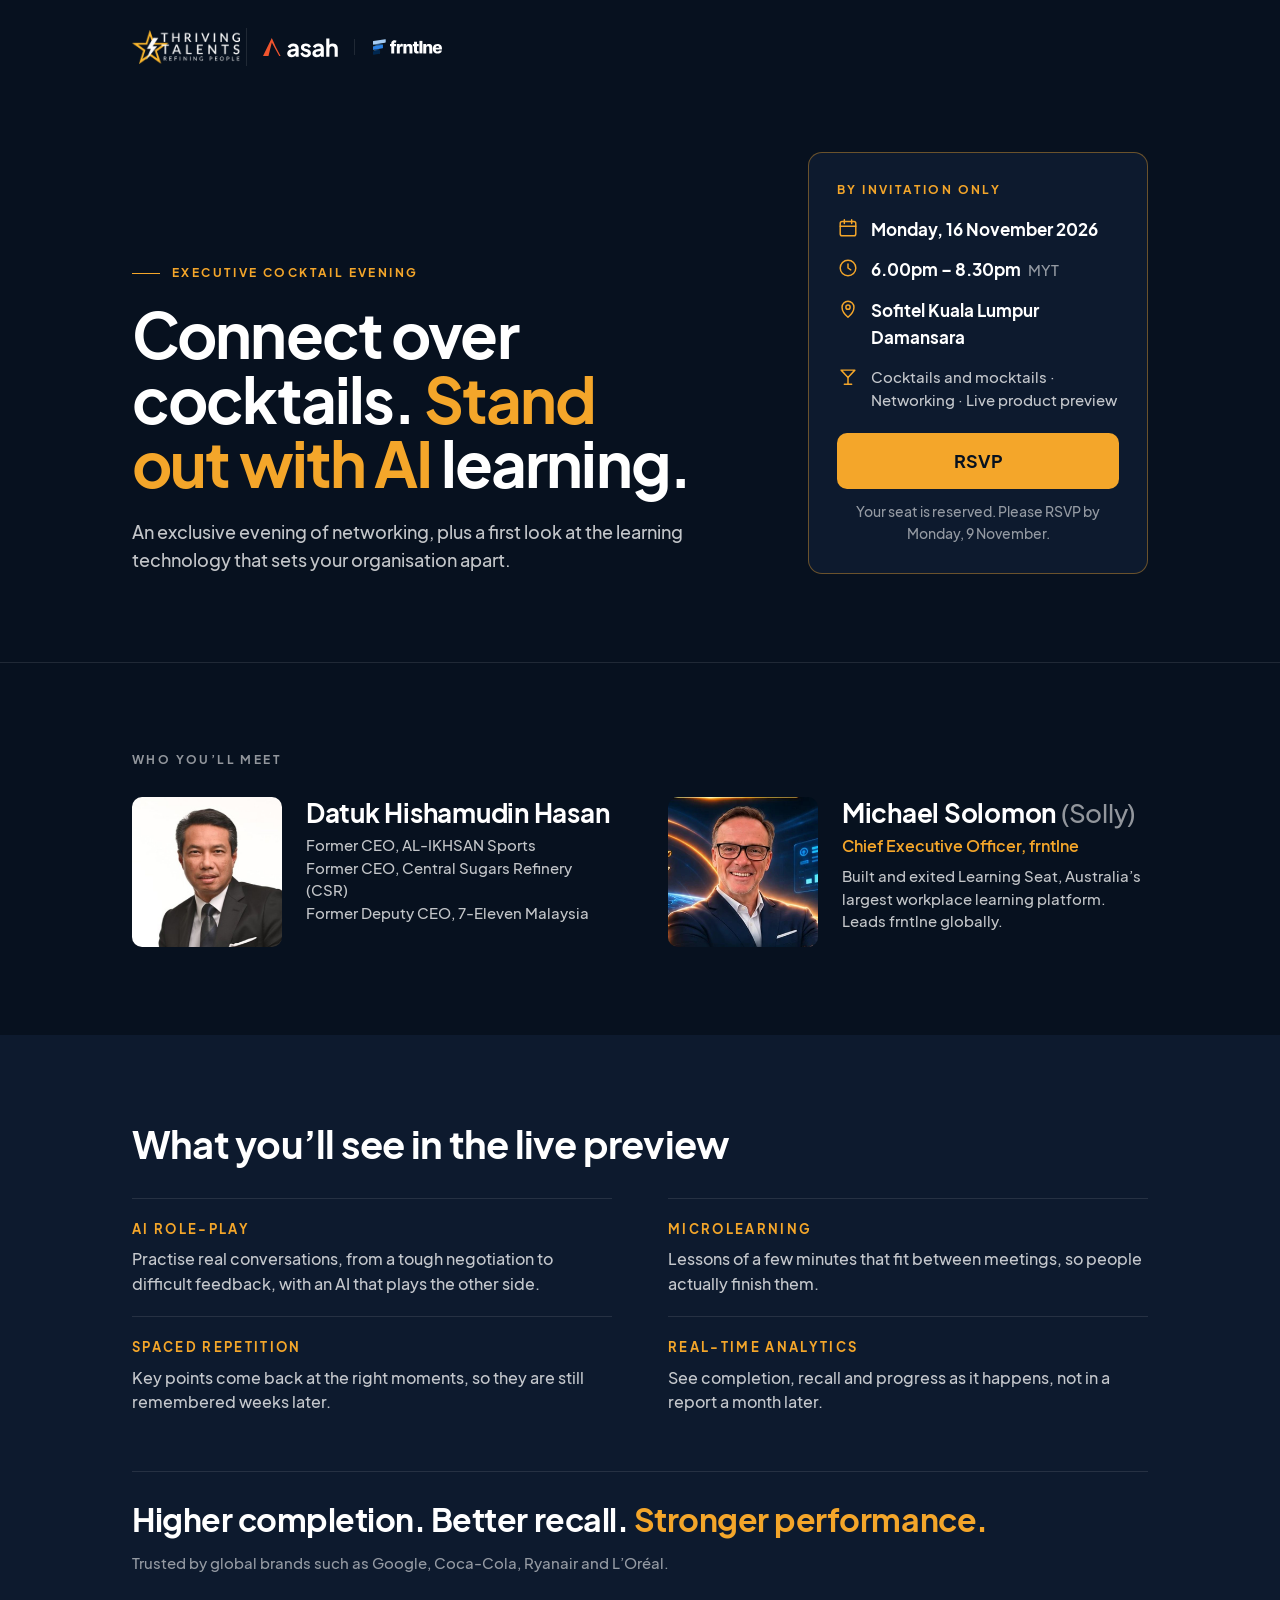
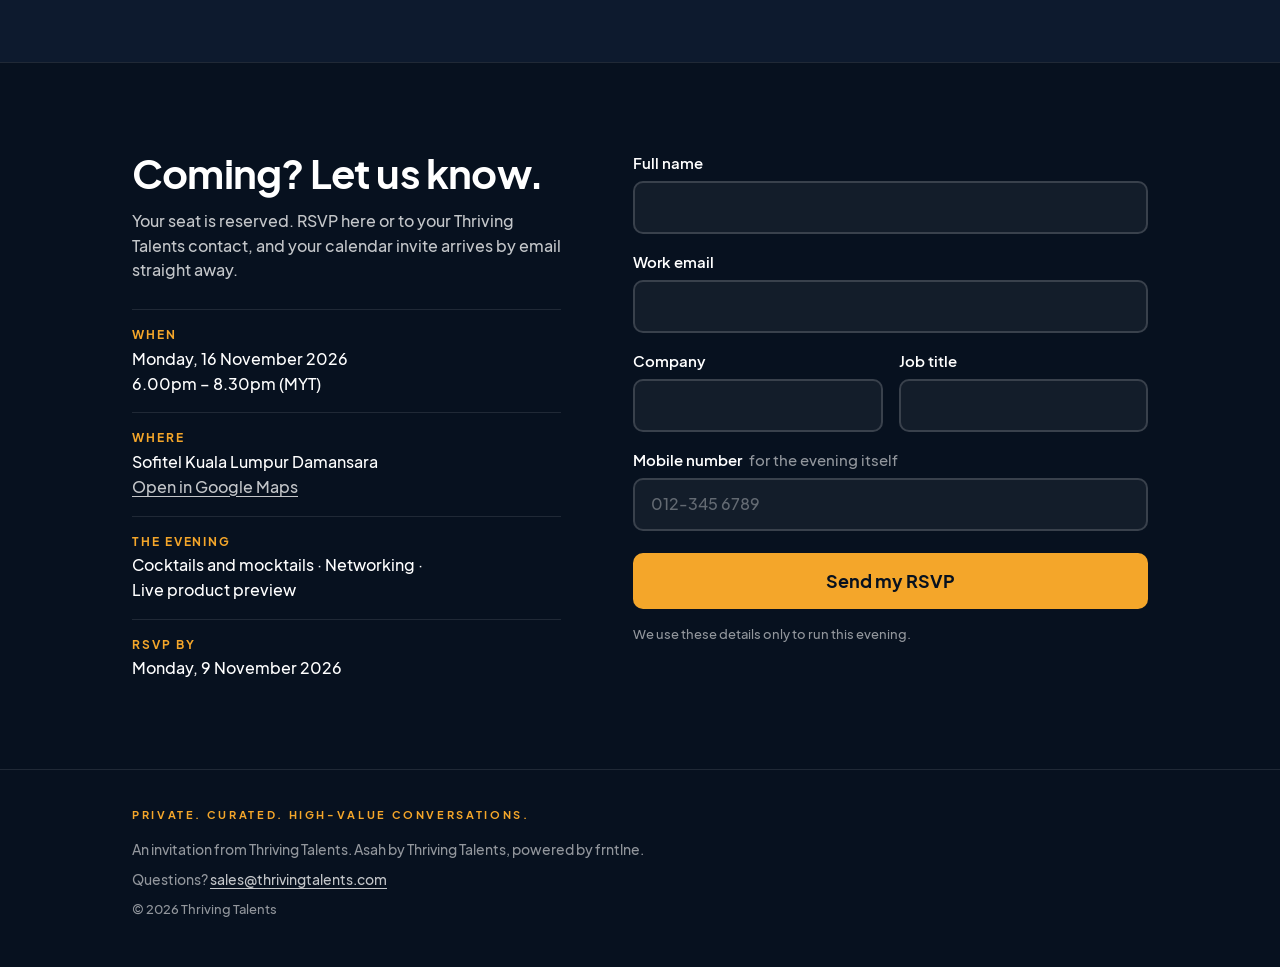
==== executive-evening-2026/index.html @ 83b31909 "Add the Executive Cocktail Evening RSVP page at /executive-evening-2026 An invitation-only evening o" ====
<!doctype html>
<html lang="en">
<head>
  <meta charset="utf-8">
  <meta name="viewport" content="width=device-width, initial-scale=1">
  <title>Executive Cocktail Evening · 16 Nov 2026</title>
  <meta name="description" content="An invitation-only evening of networking and a live first look at Asah, the AI learning platform. With Datuk Hishamudin Hasan and Michael Solomon, CEO of frntlne. Monday 16 November 2026, Sofitel Kuala Lumpur Damansara.">
  <!-- Invitation-only: shareable by link, kept out of search results. -->
  <meta name="robots" content="noindex">
  <meta name="theme-color" content="#07111F">
  <link rel="canonical" href="https://asah.thrivingtalents.com/executive-evening-2026">
  <link rel="icon" type="image/svg+xml" href="/assets/asah-favicon.svg">
  <link rel="icon" type="image/png" sizes="32x32" href="/assets/favicon-32.png">
  <link rel="apple-touch-icon" href="/assets/apple-touch-icon.png">
  <link rel="preload" as="font" type="font/woff2" href="/assets/fonts/asah-bold.woff2" crossorigin>
  <meta property="og:type" content="website">
  <meta property="og:site_name" content="Thriving Talents">
  <meta property="og:title" content="Connect over cocktails. Stand out with AI learning.">
  <meta property="og:description" content="An invitation-only evening with Datuk Hishamudin Hasan and Michael Solomon, CEO of frntlne. Monday 16 November 2026, Sofitel Kuala Lumpur Damansara.">
  <meta property="og:url" content="https://asah.thrivingtalents.com/executive-evening-2026">
  <meta property="og:image" content="https://asah.thrivingtalents.com/assets/executive-evening-2026/og.jpg">
  <meta name="twitter:card" content="summary_large_image">
  <!-- Every path here is absolute: with cleanUrls and no trailing slash a
       relative path would resolve against / and 404. -->
  <link rel="stylesheet" href="/styles.css">
  <link rel="stylesheet" href="/event.css">
  <link rel="stylesheet" href="/executive-evening-2026/theme.css">
  <script src="/config.js"></script>
</head>
<body class="ev">

<a class="skip" href="#rsvp">Skip to the RSVP form</a>

<header class="ev-top">
  <div class="wrap">
    <div class="ev-cohosts" aria-label="Thriving Talents, Asah and frntlne">
      <img class="ev-logo-tt" src="/assets/tt-logo-white.png" alt="Thriving Talents" width="1000" height="314">
      <img class="ev-logo-asah" src="/assets/asah-logo-on-dark.svg" alt="Asah" width="526" height="208">
      <img class="ev-logo-frntlne" src="/assets/frntlne-logo-white.svg" alt="frntlne" width="1017" height="228">
    </div>
  </div>
</header>

<main>

<section class="ev-hero" aria-labelledby="ev-h1">
  <div class="wrap ev-hero-grid">
    <div class="ev-pitch">
      <p class="ev-eyebrow">Executive cocktail evening</p>
      <h1 id="ev-h1">Connect over cocktails. <em>Stand out with AI</em> learning.</h1>
      <p class="ev-lede">An exclusive evening of networking, plus a first look at the learning technology that sets your organisation apart.</p>
    </div>

    <aside class="ev-ticket" aria-label="Evening details">
      <p class="ev-ticket-tag">By invitation only</p>
      <ul class="ev-facts">
        <li>
          <svg viewBox="0 0 24 24" aria-hidden="true"><rect x="3.5" y="5" width="17" height="15.5" rx="2"/><path d="M3.5 10h17M8 3v4M16 3v4"/></svg>
          <span><b>Monday, 16 November 2026</b></span>
        </li>
        <li>
          <svg viewBox="0 0 24 24" aria-hidden="true"><circle cx="12" cy="12" r="8.5"/><path d="M12 7.5V12l3 2"/></svg>
          <span><b>6.00pm – 8.30pm</b> <small>MYT</small></span>
        </li>
        <li>
          <svg viewBox="0 0 24 24" aria-hidden="true"><path d="M12 21s-6.5-5.6-6.5-11a6.5 6.5 0 0 1 13 0c0 5.4-6.5 11-6.5 11z"/><circle cx="12" cy="10" r="2.3"/></svg>
          <span><b>Sofitel Kuala Lumpur Damansara</b></span>
        </li>
        <li>
          <svg viewBox="0 0 24 24" aria-hidden="true"><path d="M4.5 4.5h15L12 12.5z"/><path d="M12 12.5V20M8 20h8"/></svg>
          <span><small class="ev-fact-plain"><span class="ev-nb">Cocktails and mocktails ·</span> <span class="ev-nb">Networking ·</span> <span class="ev-nb">Live product preview</span></small></span>
        </li>
      </ul>
      <a class="btn btn-accent btn-lg ev-ticket-btn" href="#rsvp">RSVP</a>
      <p class="ev-ticket-note">Your seat is reserved. Please RSVP by Monday, 9 November.</p>
    </aside>
  </div>
</section>

<section class="ev-speakers" aria-labelledby="ev-speakers-h">
  <div class="wrap">
    <h2 class="ev-kicker" id="ev-speakers-h">Who you’ll meet</h2>
    <div class="ev-pair">
      <article class="ev-person ev-person-duo">
        <img src="/assets/executive-evening-2026/hishamudin.jpg" alt="Datuk Hishamudin Hasan" width="560" height="560" loading="lazy">
        <div>
          <h3>Datuk Hishamudin Hasan</h3>
          <p class="ev-bio">Former CEO, AL-IKHSAN Sports<br>Former CEO, Central Sugars Refinery (CSR)<br>Former Deputy CEO, 7-Eleven Malaysia</p>
        </div>
      </article>
      <article class="ev-person ev-person-duo">
        <img src="/assets/executive-evening-2026/solly.jpg" alt="Michael Solomon" width="560" height="560" loading="lazy">
        <div>
          <h3>Michael Solomon <span class="ev-aka">(Solly)</span></h3>
          <p class="ev-role-line">Chief Executive Officer, frntlne</p>
          <p class="ev-bio">Built and exited Learning Seat, Australia’s largest workplace learning platform. Leads frntlne globally.</p>
        </div>
      </article>
    </div>
  </div>
</section>

<section class="ev-band" aria-labelledby="ev-look-h">
  <div class="wrap">
    <h2 class="ev-band-h" id="ev-look-h">What you’ll see in the live preview</h2>
    <!-- The four capabilities from the poster. The one-line explanations are
         drafted for the page and still need sign-off. -->
    <ul class="ev-feat-grid">
      <li>
        <h3>AI role-play</h3>
        <p>Practise real conversations, from a tough negotiation to difficult feedback, with an AI that plays the other side.</p>
      </li>
      <li>
        <h3>Microlearning</h3>
        <p>Lessons of a few minutes that fit between meetings, so people actually finish them.</p>
      </li>
      <li>
        <h3>Spaced repetition</h3>
        <p>Key points come back at the right moments, so they are still remembered weeks later.</p>
      </li>
      <li>
        <h3>Real-time analytics</h3>
        <p>See completion, recall and progress as it happens, not in a report a month later.</p>
      </li>
    </ul>
    <p class="ev-payoff">Higher completion. Better recall. <em>Stronger performance.</em></p>
    <p class="ev-proof">Trusted by global brands such as Google, Coca-Cola, Ryanair and L’Oréal.</p>
  </div>
</section>

<section class="ev-rsvp" id="rsvp" aria-labelledby="ev-rsvp-h">
  <div class="wrap ev-rsvp-grid">
    <div class="ev-details">
      <h2 class="ev-rsvp-h" id="ev-rsvp-h">Coming? Let us know.</h2>
      <p class="ev-details-lede">Your seat is reserved. RSVP here or to your Thriving Talents contact, and your calendar invite arrives by email straight away.</p>
      <dl class="ev-dl">
        <div><dt>When</dt><dd>Monday, 16 November 2026<br>6.00pm – 8.30pm (MYT)</dd></div>
        <div><dt>Where</dt><dd>Sofitel Kuala Lumpur Damansara<br><a href="https://www.google.com/maps/search/?api=1&amp;query=Sofitel%20Kuala%20Lumpur%20Damansara" target="_blank" rel="noopener">Open in Google Maps</a></dd></div>
        <div><dt>The evening</dt><dd><span class="ev-nb">Cocktails and mocktails ·</span> <span class="ev-nb">Networking ·</span> <span class="ev-nb">Live product preview</span></dd></div>
        <div><dt>RSVP by</dt><dd>Monday, 9 November 2026</dd></div>
      </dl>
    </div>

    <div class="ev-form-col">
      <form class="capture ev-form" id="rsvp-form" novalidate
            data-capture-form data-thanks="rsvp-thanks" data-location="rsvp"
            data-campaign="EXECUTIVE-EVENING-2026" data-label="Send my RSVP"
            data-open-key="executiveEveningRsvpOpen"
            data-email-msg="Enter your work email so we can send your calendar invite."
            data-fail-msg="We couldn’t save your RSVP just now. Please try again, or tell your Thriving Talents contact and we’ll add you.">
        <div class="ev-field">
          <label for="rsvp-name">Full name</label>
          <input class="capture-field" id="rsvp-name" name="NAME" type="text" autocomplete="name" required aria-describedby="rsvp-error">
        </div>
        <div class="ev-field">
          <label for="rsvp-email">Work email</label>
          <input class="capture-field" id="rsvp-email" name="EMAIL" type="email" inputmode="email" autocomplete="email" required aria-describedby="rsvp-error">
        </div>
        <div class="ev-field-pair">
          <div class="ev-field">
            <label for="rsvp-company">Company</label>
            <input class="capture-field" id="rsvp-company" name="company" type="text" autocomplete="organization"
                   data-field data-required="Enter your company." aria-describedby="rsvp-error">
          </div>
          <div class="ev-field">
            <label for="rsvp-title">Job title</label>
            <input class="capture-field" id="rsvp-title" name="title" type="text" autocomplete="organization-title"
                   data-field data-required="Enter your job title." aria-describedby="rsvp-error">
          </div>
        </div>
        <div class="ev-field">
          <label for="rsvp-mobile">Mobile number <span>for the evening itself</span></label>
          <input class="capture-field" id="rsvp-mobile" name="mobile" type="tel" inputmode="tel" autocomplete="tel"
                 placeholder="012-345 6789"
                 data-field data-kind="phone" data-required="Enter a mobile number so we can reach you on the evening." aria-describedby="rsvp-error">
        </div>
        <div class="hp" aria-hidden="true"><input type="text" name="hp" tabindex="-1" autocomplete="off"></div>
        <button type="submit" class="btn btn-accent btn-lg">Send my RSVP</button>
        <p class="error" id="rsvp-error" role="alert" aria-live="polite" hidden></p>
        <p class="ev-consent">We use these details only to run this evening.</p>
      </form>

      <div class="thanks ev-thanks" id="rsvp-thanks" hidden tabindex="-1">
        <div class="thanks-icon" aria-hidden="true">&#10003;</div>
        <h2>You’re on the list<span data-thanks-name></span>.</h2>
        <p>Your calendar invite is on its way to your inbox. See you on Monday, 16 November at Sofitel Kuala Lumpur Damansara.</p>
        <div class="ev-cal">
          <a class="btn btn-accent-line" target="_blank" rel="noopener"
             href="https://calendar.google.com/calendar/render?action=TEMPLATE&amp;text=Executive%20Cocktail%20Evening&amp;dates=20261116T100000Z/20261116T123000Z&amp;location=Sofitel%20Kuala%20Lumpur%20Damansara&amp;details=https%3A%2F%2Fasah.thrivingtalents.com%2Fexecutive-evening-2026">Add to Google Calendar</a>
          <a class="btn btn-accent-line" href="/executive-evening-2026/event.ics" download="executive-evening-2026.ics">Apple or Outlook (.ics)</a>
        </div>
      </div>

      <div class="thanks ev-thanks" data-closed hidden>
        <h2>RSVPs are closed.</h2>
        <p>If you’ve been invited and would still like to come, please speak to your Thriving Talents contact or email <a href="mailto:sales@thrivingtalents.com">sales@thrivingtalents.com</a>.</p>
      </div>
    </div>
  </div>
</section>

</main>

<footer class="ev-foot">
  <div class="wrap">
    <p class="ev-motto"><span>Private.</span> <span>Curated.</span> <span>High-value conversations.</span></p>
    <p>An invitation from Thriving Talents. Asah by Thriving Talents, powered by frntlne.</p>
    <p>Questions? <a href="mailto:sales@thrivingtalents.com">sales@thrivingtalents.com</a></p>
    <p class="ev-legal">© <span data-year>2026</span> Thriving Talents</p>
  </div>
</footer>

<script src="/script.js" defer></script>
</body>
</html>
---- styles.css ----
/* ==========================================================================
   Thriving Talents Learning Platform — Asah landing page
   Asah palette: Graphite #23262B, Spark #F0552E, Stone #5C6B78
   Mobile-first. Primary viewport 320–430px, responsive up to desktop.
   ========================================================================== */

:root {
  /* Asah palette. Graphite is steel, Spark is what flies off the whetstone,
     Stone is the whetstone. Spark is reserved for the mark and one accent;
     it is never used for body text (it only reaches 3.4:1 on white). */
  --graphite: #23262B;
  --night: #1A1C20;
  --spark: #F0552E;
  --spark-600: #D8431D;
  --stone: #5C6B78;
  --tint: #E9EEF1;

  --ink: #23262B;
  --ink-2: #46535E;
  --ink-3: #5C6B78;
  --line: #D9E1E6;
  --bg: #FFFFFF;
  --bg-2: #F4F7F9;
  --white: #FFFFFF;
  --radius: 14px;
  --radius-sm: 10px;
  --wrap: 1080px;
  --pad: 20px;
  --font: "Plus Jakarta Sans", -apple-system, BlinkMacSystemFont, "Segoe UI", Roboto, "Helvetica Neue", Arial, sans-serif;
  --shadow: 0 10px 30px rgba(35, 38, 43, .10);
}

/* Plus Jakarta Sans, subset to Latin plus the accents Malaysian names need.
   The kit ships Medium as its lightest weight, so body copy is 500. */
@font-face {
  font-family: "Plus Jakarta Sans"; font-style: normal; font-weight: 500;
  src: url("/assets/fonts/asah-medium.woff2") format("woff2"); font-display: swap;
}
@font-face {
  font-family: "Plus Jakarta Sans"; font-style: normal; font-weight: 600;
  src: url("/assets/fonts/asah-semibold.woff2") format("woff2"); font-display: swap;
}
@font-face {
  font-family: "Plus Jakarta Sans"; font-style: normal; font-weight: 700;
  src: url("/assets/fonts/asah-bold.woff2") format("woff2"); font-display: swap;
}

*, *::before, *::after { box-sizing: border-box; }
html { -webkit-text-size-adjust: 100%; scroll-behavior: smooth; }
@media (prefers-reduced-motion: reduce) { html { scroll-behavior: auto; } }

body {
  margin: 0;
  font-family: var(--font);
  font-size: 16px;
  font-weight: 500;          /* Medium is the lightest weight in the kit */               /* PRD: 16px minimum on mobile */
  line-height: 1.55;
  color: var(--ink);
  background: var(--bg);
  -webkit-font-smoothing: antialiased;
}

img { max-width: 100%; height: auto; display: block; }
a { color: inherit; }
ul { list-style: none; margin: 0; padding: 0; }
h1, h2, h3, p { margin: 0; }

.wrap { width: 100%; max-width: var(--wrap); margin: 0 auto; padding: 0 var(--pad); }

.sr-only {
  position: absolute; width: 1px; height: 1px; padding: 0; margin: -1px;
  overflow: hidden; clip: rect(0 0 0 0); white-space: nowrap; border: 0;
}
.skip {
  position: absolute; left: -999px; top: 8px; background: var(--spark); color: var(--white);
  padding: 10px 14px; border-radius: 8px; z-index: 100; font-weight: 600;
}
.skip:focus { left: 8px; }
.hp { position: absolute; left: -9999px; opacity: 0; height: 0; overflow: hidden; }

/* ---------- Buttons (44x44 minimum tap target) ---------- */
.btn {
  display: inline-flex; align-items: center; justify-content: center;
  min-height: 48px; padding: 12px 22px;
  border-radius: var(--radius-sm); border: 2px solid transparent;
  font: inherit; font-weight: 700; font-size: 16px; line-height: 1.2;
  text-decoration: none; cursor: pointer; white-space: nowrap;
  transition: transform .08s ease, background .15s ease, box-shadow .15s ease;
}
.btn:active { transform: translateY(1px); }
.btn:focus-visible { outline: 3px solid var(--spark); outline-offset: 3px; }
.btn-spark { background: var(--spark); color: var(--night); }
.btn-spark:hover { background: var(--spark-600); color: var(--white); box-shadow: 0 6px 18px rgba(240, 85, 46, .35); }
.btn-spark[disabled] { opacity: .7; cursor: progress; }
.btn-outline-light { background: transparent; color: var(--white); border-color: rgba(255,255,255,.55); }
.btn-outline-light:hover { border-color: var(--white); background: rgba(255,255,255,.06); }
.btn-lg { min-height: 56px; padding: 14px 32px; font-size: 18px; }

/* ---------- Section rhythm ---------- */
section { padding: 56px 0; }
.section-h {
  font-size: clamp(24px, 5.5vw, 34px); line-height: 1.15; font-weight: 700;
  letter-spacing: -.01em; margin-bottom: 28px;
}
.kicker {
  color: var(--stone); font-weight: 700; font-size: 14px;
  text-transform: uppercase; letter-spacing: .12em; margin-bottom: 10px;
}
.fineprint { color: var(--ink-3); font-size: 14px; margin-top: 18px; }

/* ==========================================================================
   1. HERO
   ========================================================================== */
.hero {
  position: relative; overflow: hidden;
  background: var(--graphite); color: var(--white);
  padding: 22px 0 56px;
}
.hero::before {
  /* Spark glow, echoing the mark */
  content: ""; position: absolute; inset: auto -20% -40% auto;
  width: 70vw; max-width: 620px; aspect-ratio: 1;
  background: radial-gradient(circle at center, rgba(240,85,46,.26), rgba(240,85,46,0) 62%);
  pointer-events: none;
}
.hero .wrap { position: relative; }

.brandbar {
  display: flex; align-items: center; justify-content: space-between; gap: 16px;
  margin-bottom: 40px;
}
/* The SVG carries the guide's clearspace inside its box: the visible wordmark
   is 78.7% of --logo-w, and the guide's floor is 120px visible. Because that
   padding already exceeds the required clear zone, the tagline can sit flush
   against the image box. */
.brand {
  --logo-w: 168px;
  display: block;
}
/* Inline flow, not flex: a replaced element with vertical-align: baseline puts
   its bottom MARGIN edge on the text baseline. The SVG box extends 9.211% of
   its width below the wordmark baseline, so pulling that back up lands the
   wordmark exactly on the line's baseline and the tagline reads as the rest of
   the sentence the logo starts. Flexbox baseline alignment does not honour the
   margin edge for images, which is why this is not a flex row. */
.brand img {
  display: inline-block; vertical-align: baseline;
  width: var(--logo-w);
  margin-bottom: calc(var(--logo-w) * -0.09211);
}
.brand-tagline {
  font-size: 13px; font-weight: 500; line-height: 1.3;
  color: rgba(255,255,255,.62); letter-spacing: .01em;
  /* The file leaves 10.772% of the width clear to the right of the wordmark,
     but the guide only requires 9.453% (half the mark height). Pull back the
     1.319% difference and no further: text must not enter the clear zone. */
  margin-left: calc(var(--logo-w) * -0.013186);
}

@media (max-width: 379px) {
  .brand { --logo-w: 156px; }
  .brand-tagline { font-size: 12px; }
}

.eyebrow {
  color: rgba(255,255,255,.72); font-weight: 700; font-size: 14px; letter-spacing: .1em;
  text-transform: uppercase; margin-bottom: 14px;
}
.hero h1 {
  font-size: clamp(36px, 10vw, 64px); line-height: 1.02; font-weight: 700;
  letter-spacing: -.025em; margin-bottom: 18px;
}
.lede { font-size: 18px; line-height: 1.5; color: rgba(255,255,255,.82); max-width: 560px; margin-bottom: 28px; }

.scarcity {
  display: inline-flex; align-items: center; gap: 8px;
  font-size: 13px; font-weight: 700; letter-spacing: .06em; text-transform: uppercase;
  color: var(--white); background: rgba(255,255,255,.08);
  border: 1px solid rgba(255,255,255,.18); border-radius: 999px;
  padding: 6px 14px; margin-bottom: 16px;
}
.scarcity::before {
  content: ""; width: 7px; height: 7px; border-radius: 50%;
  background: var(--spark); flex: none;
}

/* Email capture */
.capture { max-width: 560px; }
.capture-row { display: flex; flex-direction: column; gap: 10px; }
.capture-field {
  width: 100%; min-height: 52px; padding: 12px 16px;
  border-radius: var(--radius-sm); border: 2px solid rgba(255,255,255,.18);
  background: rgba(255,255,255,.08); color: var(--white);
  font: inherit; font-size: 16px;   /* 16px stops iOS zoom-on-focus */
}
.capture > .capture-field { margin-bottom: 10px; }
.capture input::placeholder { color: rgba(255,255,255,.55); }
.capture input:focus { outline: none; border-color: var(--spark); background: rgba(255,255,255,.12); }
.capture input[aria-invalid="true"] { border-color: #FF8A8A; }
.capture .btn { width: 100%; }
.help { font-size: 14px; color: rgba(255,255,255,.65); margin-top: 12px; }
.error { font-size: 15px; font-weight: 600; color: #FFB4B4; margin-top: 10px; }

/* Thank-you state */
.thanks { max-width: 560px; padding: 22px; border-radius: var(--radius); background: rgba(255,255,255,.07); border: 1px solid rgba(255,255,255,.14); }
.thanks:focus { outline: none; }
.thanks-icon {
  width: 44px; height: 44px; border-radius: 50%; display: grid; place-items: center;
  background: var(--spark); color: var(--white); font-weight: 700; font-size: 22px; margin-bottom: 14px;
}
.thanks h2 { font-size: 26px; font-weight: 700; margin-bottom: 8px; }
.thanks p { color: rgba(255,255,255,.82); }
.thanks-cta { display: flex; flex-direction: column; gap: 12px; margin-top: 18px; }

/* ==========================================================================
   2. STATS
   ========================================================================== */
.stats { background: var(--bg-2); padding-top: 48px; }
.stats .section-h { font-size: 20px; color: var(--ink-2); font-weight: 700; margin-bottom: 18px; }
.stat-grid { display: grid; grid-template-columns: 1fr 1fr; gap: 12px; }
.stat {
  min-width: 0;
  background: var(--white); border: 1px solid var(--line); border-radius: var(--radius);
  padding: 20px 16px; box-shadow: 0 2px 0 rgba(35,38,43,.04);
  border-top: 4px solid var(--graphite);
}
/* Fixed height so every label starts on the same line, whatever the
   figure above it is set at. */
.stat-n {
  --fig: clamp(30px, 9vw, 44px);
  display: flex; align-items: baseline; flex-wrap: nowrap; min-width: 0;
  height: clamp(34px, 9.4vw, 48px);
  color: var(--graphite); font-variant-numeric: tabular-nums lining-nums;
}
.stat-v {
  font-size: var(--fig); font-weight: 700; line-height: 1;
  letter-spacing: -.03em;
}
/* Every figure is set at one size. A range needs about twice the width, so
   on phones the range tiles span the full row rather than shrinking the type. */
.stat-wide { grid-column: 1 / -1; }

/* Unit and connector are sized off the figure so they can never outgrow it
   and knock the baseline out at tight widths. */
.stat-u {
  font-size: calc(var(--fig) * .52); font-weight: 700;
  color: var(--ink-3); letter-spacing: 0; margin-left: .1em;
}
.stat-c {
  font-size: calc(var(--fig) * .34); font-weight: 600;
  color: var(--ink-3); letter-spacing: .02em; margin: 0 .45em;
}
/* A word connector reads best small; a dash has to sit near the figures'
   own size or it looks like a stray hyphen. */
.stat-c-dash {
  font-size: calc(var(--fig) * .62); font-weight: 700;
  letter-spacing: 0; margin: 0 .16em;
}
.stat-l { display: block; margin-top: 10px; font-size: 15px; color: var(--ink-2); line-height: 1.3; }

/* ==========================================================================
   3. TOOLS
   ========================================================================== */
.tool-list { display: grid; gap: 18px; }
.tool {
  border: 1px solid var(--line); border-radius: var(--radius); padding: 18px;
  background: var(--white);
}
.tool h3 { font-size: 22px; font-weight: 700; margin: 16px 0 6px; }
.tool h3::before {
  content: ""; display: inline-block; width: 10px; height: 10px; border-radius: 2px;
  background: var(--graphite); margin-right: 10px; transform: rotate(45deg); vertical-align: 2px;
}
.tool p { color: var(--ink-2); }

/* CSS-drawn product previews (no stock photos; swap for frntlne screenshots) */
.tool-ui {
  background: var(--graphite); border-radius: var(--radius-sm); padding: 14px;
  min-height: 132px; display: flex; flex-direction: column; gap: 10px; justify-content: center;
}
.ui-bar { display: flex; gap: 6px; }
.ui-bar i { width: 8px; height: 8px; border-radius: 50%; background: rgba(255,255,255,.25); }
.ui-bar i:first-child { background: var(--spark); }
.ui-progress { height: 10px; border-radius: 6px; background: rgba(255,255,255,.14); overflow: hidden; }
.ui-progress b { display: block; height: 100%; background: var(--spark); border-radius: 6px; }
.ui-lines { display: flex; flex-direction: column; gap: 7px; }
.ui-lines i { height: 8px; border-radius: 4px; background: rgba(255,255,255,.22); }
.ui-chat { display: flex; flex-direction: column; gap: 8px; font-size: 13px; line-height: 1.35; }
.ui-chat span { padding: 8px 11px; border-radius: 12px; max-width: 88%; }
.ui-chat .me { align-self: flex-end; background: var(--spark); color: var(--white); font-weight: 600; border-bottom-right-radius: 3px; }
.ui-chat .bot { align-self: flex-start; background: rgba(255,255,255,.14); color: var(--white); border-bottom-left-radius: 3px; }
.ui-card {
  display: flex; align-items: center; gap: 10px; padding: 8px 10px; border-radius: 8px;
  background: rgba(255,255,255,.10); color: var(--white); font-size: 13px; font-weight: 600;
}
.ui-card i { width: 16px; height: 16px; border-radius: 50%; border: 2px solid rgba(255,255,255,.4); flex: none; }
.ui-card .ui-check { background: var(--spark); border-color: var(--spark); position: relative; }
.ui-card .ui-check::after {
  content: ""; position: absolute; left: 4px; top: 1px; width: 4px; height: 8px;
  border: solid var(--white); border-width: 0 2px 2px 0; transform: rotate(45deg);
}

/* ==========================================================================
   4. AUDIENCE
   ========================================================================== */
.audience { background: var(--bg-2); }
.aud-grid { display: grid; gap: 16px; }
.aud-card {
  background: var(--white); border-radius: var(--radius); padding: 24px 20px;
  border: 1px solid var(--line); box-shadow: var(--shadow);
}
.aud-tag {
  display: inline-block; font-size: 13px; font-weight: 700; letter-spacing: .08em; text-transform: uppercase;
  color: var(--graphite); background: var(--tint); padding: 5px 10px; border-radius: 999px; margin-bottom: 12px;
}
.aud-card h3 { font-size: 22px; line-height: 1.2; font-weight: 700; margin-bottom: 10px; }
.aud-card p { color: var(--ink-2); }
.ticks { margin-top: 16px; display: grid; gap: 8px; }
.ticks li { position: relative; padding-left: 28px; font-weight: 500; }
.ticks li::before {
  content: ""; position: absolute; left: 0; top: 3px; width: 18px; height: 18px; border-radius: 50%;
  background: var(--graphite);
}
.ticks li::after {
  content: ""; position: absolute; left: 6px; top: 6px; width: 5px; height: 9px;
  border: solid var(--white); border-width: 0 2px 2px 0; transform: rotate(45deg);
}

/* ==========================================================================
   5. CREDIBILITY
   ========================================================================== */
.cred .section-h { text-align: center; }
.logo-wall {
  display: grid; grid-template-columns: repeat(2, 1fr);
  gap: 10px; margin: 28px auto 0; max-width: 420px;
}
.logo-wall li {
  display: flex; align-items: center; justify-content: center;
  min-height: 64px; padding: 6px;
}
.logo-wall img {
  width: auto; max-width: 100%; object-fit: contain;
  opacity: .9; transition: opacity .18s ease;
}
.logo-wall li:hover img { opacity: 1; }
/* Optical sizing: keeps logos at similar visual weight despite very
   different aspect ratios (P&G is 1:1, Michael Kors is 10:1). */
.logo-wall .lw-sq img { height: 44px; }
.logo-wall .lw-m img  { height: 30px; }
.logo-wall .lw-w img  { height: 24px; }
.logo-wall .lw-xw img { height: 19px; }

/* ==========================================================================
   6. DEMO CTA + FOOTER
   ========================================================================== */
/* HRD Corp strip, following the flyer: a Spark rule and a pale Spark wash,
   badges then the claim line. */
.hrdc {
  display: flex; align-items: center; flex-wrap: wrap; gap: 8px 18px;
  max-width: 900px; margin: 34px auto 0; padding: 16px 20px;
  text-align: left;
  background: rgba(240, 85, 46, .06);
  border-left: 4px solid var(--spark);
  border-radius: 0 var(--radius-sm) var(--radius-sm) 0;
}
.hrdc-badges { display: flex; align-items: center; gap: 10px; flex: none; }
.hrdc-badges img { width: 52px; height: 52px; }
.hrdc-text {
  flex: 1 1 240px; font-size: 15px; line-height: 1.45; color: var(--ink-2);
}
.hrdc-text strong { color: var(--ink); font-weight: 700; }

.closing { background: var(--graphite); color: var(--white); text-align: center; padding: 64px 0; }
.closing h2 { font-size: clamp(28px, 7vw, 40px); font-weight: 700; letter-spacing: -.02em; margin-bottom: 12px; }
.closing [data-closing-intro] p { color: rgba(255,255,255,.82); max-width: 560px; margin: 0 auto 24px; }
.capture-center, .thanks-center { margin-left: auto; margin-right: auto; text-align: left; }
.thanks-center { max-width: 560px; }

.foot { background: var(--night); color: rgba(255,255,255,.75); padding: 32px 0 96px; font-size: 14px; }
.foot-brand { display: flex; flex-direction: column; gap: 10px; align-items: flex-start; margin-bottom: 18px; }
.foot-brand > img { width: 150px; }
/* Co-brand lockup. Only the footer carries it now; the base rules were lost
   when the header block was rewritten, which left the frntlne mark unsized. */
.cobrand {
  display: inline-flex; flex-direction: column; align-items: flex-start;
  gap: 2px; text-align: left;
}
.cobrand-label {
  font-size: 11px; line-height: 1.25; color: rgba(255,255,255,.65); letter-spacing: .01em;
}
/* Deliberately smaller than the TT mark beside it, as on the flyer. */
.cobrand-logo { height: 15px; width: auto; display: block; }
.foot a { color: var(--white); text-decoration: underline; text-underline-offset: 3px; }
.foot a:hover { text-decoration: underline; }
.foot-text { margin-bottom: 12px; }
.foot-legal { font-size: 13px; color: rgba(255,255,255,.5); }

/* Sticky mobile CTA (appears after the hero form scrolls out of view) */
.sticky-cta {
  position: fixed; left: 0; right: 0; bottom: 0; z-index: 50;
  padding: 10px var(--pad) calc(10px + env(safe-area-inset-bottom));
  background: rgba(35,38,43,.94); backdrop-filter: blur(8px); -webkit-backdrop-filter: blur(8px);
  border-top: 1px solid rgba(255,255,255,.12);
}
.sticky-cta .btn { width: 100%; }

/* ==========================================================================
   Responsive
   ========================================================================== */
@media (min-width: 600px) {
  .capture-row { flex-direction: row; }
  .capture-row .capture-field { flex: 1; }
  .capture .btn { width: auto; }
  .thanks-cta { flex-direction: row; align-items: center; gap: 20px; }
    .foot-brand { flex-direction: row; align-items: center; gap: 20px; }
}

@media (min-width: 800px) {
  :root { --pad: 32px; }
  section { padding: 80px 0; }
  .hero { padding: 28px 0 88px; }
  .brand { --logo-w: 228px; }
  .brand-tagline { font-size: 15px; }
  .cobrand-label { font-size: 12px; }
  .brandbar { margin-bottom: 64px; }
  .stat-grid { grid-template-columns: repeat(4, 1fr); gap: 16px; }
  .stat-wide { grid-column: auto; }
  .stat-n { --fig: clamp(24px, 7.4vw - 35px, 44px); }
  .stat { padding: 26px 22px; }
  .tool-list { grid-template-columns: repeat(3, 1fr); }
  .aud-grid { grid-template-columns: 1fr 1fr; }
  .aud-card { padding: 32px 28px; }
  .logo-wall { grid-template-columns: repeat(4, 1fr); gap: 20px; max-width: 900px; }
  .logo-wall li { min-height: 84px; padding: 10px; }
  .logo-wall .lw-sq img { height: 56px; }
  .logo-wall .lw-m img  { height: 40px; }
  .logo-wall .lw-w img  { height: 32px; }
  .logo-wall .lw-xw img { height: 25px; }
  .foot { padding-bottom: 40px; }
  .sticky-cta { display: none !important; }
}
---- event.css ----
/* ==========================================================================
   Event pages — shared layout for /future-chro-2026 and /executive-evening-2026.
   Loads after /styles.css and reuses its fonts, resets, .wrap, .btn,
   .capture-field, .hp, .sr-only and .thanks.

   Each event takes its colours from its own poster. The defaults below are
   the Future CHRO black and gold; a page re-tints by setting the --ev-*
   tokens on body.ev in a small theme file loaded after this one. One accent
   on a dark ground, no glow or lens flares. Everything is prefixed ev- so
   none of it can reach the main page's .hero/.brand.
   ========================================================================== */

.ev {
  --ev-ground: #0D0E10;
  --ev-surface: #15171A;
  --ev-line: rgba(255, 255, 255, .10);
  --ev-ink: #FFFFFF;
  --ev-ink-2: rgba(255, 255, 255, .76);
  --ev-ink-3: rgba(255, 255, 255, .56);
  --ev-accent: #E9B44C;      /* 10.6:1 on the ground; safe for text and as a fill */
  --ev-accent-600: #D49E33;
  --ev-accent-line: rgba(233, 180, 76, .38);

  background: var(--ev-ground);
  color: var(--ev-ink);
}
.ev section { padding: 64px 0; }
/* The form and panels are laid out with display: grid, which outranks the
   browser's own [hidden] rule — without this the form stays on screen after
   it is submitted or closed. */
.ev [hidden] { display: none !important; }
.ev .skip { background: var(--ev-accent); color: var(--ev-ground); }

/* Spaced capitals, the poster's own label voice. */
.ev-eyebrow,
.ev-kicker,
.ev-role,
.ev-why-label,
.ev-ticket-tag,
.ev-motto {
  font-size: 12px; font-weight: 700; letter-spacing: .2em; text-transform: uppercase;
}

/* ---------- Gold button ---------- */
.btn-accent { background: var(--ev-accent); color: var(--ev-ground); }
.btn-accent:hover { background: var(--ev-accent-600); }
.btn-accent[disabled] { opacity: .7; cursor: progress; }
.btn-accent-line { background: transparent; color: var(--ev-ink); border-color: var(--ev-accent-line); }
.btn-accent-line:hover { border-color: var(--ev-accent); }
.ev .btn:focus-visible { outline-color: var(--ev-accent); }

/* ---------- Co-host bar ---------- */
.ev-top { padding: 22px 0 0; }
.ev-cohosts {
  display: flex; align-items: center; flex-wrap: wrap;
  gap: 14px 0;
}
.ev-cohosts > * { padding: 0 16px; border-left: 1px solid var(--ev-line); }
.ev-cohosts > :first-child { padding-left: 0; border-left: 0; }
.ev-logo-tt { width: 104px; }
/* The Asah SVG carries its clearspace inside the box, so it is set larger
   than the visible wordmark needs and pulled in on the left. */
.ev-logo-asah { width: 92px; margin: -8px 0 -8px -10px; }
.ev-cohosts > .ev-logo-asah { padding: 0 6px; }
.ev-logo-frntlne { width: 86px; }
.ev-logo-uoa { display: inline-flex; flex-direction: column; line-height: 1; }
.ev-logo-uoa b { font-size: 21px; font-weight: 700; letter-spacing: .02em; }
.ev-logo-uoa span { font-size: 8.5px; font-weight: 700; letter-spacing: .32em; text-transform: uppercase; margin-top: 3px; }

/* ---------- Hero ---------- */
.ev-hero { padding-top: 44px; }
.ev-hero-grid { display: grid; gap: 36px; }
.ev-eyebrow {
  color: var(--ev-accent);
  display: flex; align-items: center; gap: 12px;
  margin-bottom: 20px;
}
.ev-eyebrow::before { content: ""; width: 28px; height: 1px; background: var(--ev-accent); flex: none; }
.ev h1 {
  font-size: clamp(36px, 9.6vw, 62px);
  line-height: 1.04; font-weight: 700; letter-spacing: -.03em;
  text-wrap: balance;
}
.ev h1 em { font-style: normal; color: var(--ev-accent); }
.ev-lede {
  margin-top: 22px; max-width: 34em;
  font-size: 18px; line-height: 1.55; color: var(--ev-ink-2);
}

/* The details card reads like the invitation itself. */
.ev-ticket {
  align-self: start;
  background: var(--ev-surface);
  border: 1px solid var(--ev-accent-line);
  border-radius: var(--radius);
  padding: 24px;
}
.ev-ticket-tag { color: var(--ev-accent); margin-bottom: 16px; }
.ev-facts { display: grid; gap: 14px; margin-bottom: 22px; }
.ev-facts li { display: grid; grid-template-columns: 22px 1fr; gap: 12px; align-items: start; }
.ev-facts svg {
  width: 22px; height: 22px; margin-top: 1px;
  fill: none; stroke: var(--ev-accent); stroke-width: 1.6; stroke-linecap: round; stroke-linejoin: round;
}
.ev-facts b { font-weight: 700; font-size: 17px; }
.ev-facts small { display: block; font-size: 15px; color: var(--ev-ink-3); }
.ev-facts li:nth-child(2) small { display: inline; margin-left: 4px; }
.ev-ticket-btn { width: 100%; }
.ev-ticket-note { margin-top: 12px; font-size: 14px; color: var(--ev-ink-3); text-align: center; }

/* ---------- Speakers ---------- */
/* Hero and speakers share a ground, so a hairline marks the change. */
.ev-hero + .ev-speakers { border-top: 1px solid var(--ev-line); }

.ev-kicker { color: var(--ev-ink-3); margin-bottom: 28px; }
.ev-person {
  display: grid; grid-template-columns: 96px 1fr; gap: 18px; align-items: center;
}
.ev-person img { width: 96px; height: 96px; border-radius: var(--radius-sm); object-fit: cover; }
.ev-role { color: var(--ev-accent); margin-bottom: 6px; font-size: 11px; }
.ev-person h3 { font-size: 20px; font-weight: 700; line-height: 1.2; letter-spacing: -.01em; }
.ev-bio { margin-top: 6px; font-size: 15px; line-height: 1.5; color: var(--ev-ink-2); }

/* Two classes, so the plain .ev-person column rules never override it. */
.ev-person.ev-person-lead {
  grid-template-columns: 1fr;
  padding-bottom: 32px; margin-bottom: 32px;
  border-bottom: 1px solid var(--ev-line);
}
.ev-person-lead img { width: 100%; max-width: 280px; height: auto; aspect-ratio: 1; }
.ev-person-lead h3 { font-size: clamp(26px, 6.4vw, 34px); }
.ev-person-lead .ev-bio { font-size: 17px; }
.ev-cohost-grid { display: grid; gap: 24px; }

/* Two speakers of equal billing, side by side on wide screens. */
.ev-pair { display: grid; gap: 40px; }
.ev-person.ev-person-duo { grid-template-columns: 1fr; align-items: start; gap: 20px; }
.ev-person.ev-person-duo img { width: 100%; max-width: 240px; height: auto; aspect-ratio: 1; }
.ev-person-duo h3 { font-size: clamp(22px, 5.6vw, 26px); }
.ev-aka { font-weight: 500; color: var(--ev-ink-3); }
.ev-role-line { margin-top: 6px; font-weight: 600; color: var(--ev-accent); }
.ev-fact-plain { color: var(--ev-ink-2) !important; }
.ev-nb { white-space: nowrap; }

/* ---------- Feature band ---------- */
.ev-band { background: var(--ev-surface); }
.ev-band-h {
  font-size: clamp(26px, 6.4vw, 38px); font-weight: 700; line-height: 1.12;
  letter-spacing: -.02em; text-wrap: balance; margin-bottom: 32px;
}
.ev-feat-grid { list-style: none; margin: 0; padding: 0; display: grid; gap: 0; }
.ev-feat-grid li { padding: 20px 0; border-top: 1px solid var(--ev-line); }
.ev-feat-grid h3 {
  font-size: 13px; font-weight: 700; letter-spacing: .18em; text-transform: uppercase;
  color: var(--ev-accent);
}
.ev-feat-grid p { margin-top: 8px; color: var(--ev-ink-2); max-width: 30em; }
.ev-payoff {
  margin-top: 36px; padding-top: 28px; border-top: 1px solid var(--ev-line);
  font-size: clamp(22px, 5.6vw, 32px); font-weight: 700; line-height: 1.2; letter-spacing: -.015em;
  text-wrap: balance;
}
.ev-payoff em { font-style: normal; color: var(--ev-accent); }
.ev-proof { margin-top: 12px; color: var(--ev-ink-3); font-size: 15px; }

/* ---------- Why attend ---------- */
.ev-why { background: var(--ev-surface); }
.ev-why-h {
  font-size: clamp(26px, 6.4vw, 40px); font-weight: 700; line-height: 1.12;
  letter-spacing: -.02em; text-wrap: balance; max-width: 24em;
  margin-bottom: 36px;
}
.ev-why-list { list-style: none; margin: 0; padding: 0; }
.ev-why-list li { display: grid; gap: 10px; padding: 26px 0; border-top: 1px solid var(--ev-line); }
.ev-why-label { color: var(--ev-accent); }
.ev-why-list h3 {
  font-size: clamp(20px, 5vw, 25px); font-weight: 700; line-height: 1.25;
  letter-spacing: -.012em; text-wrap: balance;
}
.ev-why-list h3 + p { margin-top: 10px; color: var(--ev-ink-2); max-width: 38em; }
/* The bridge into the speakers: a short gold rule, then the line about Datuk. */
.ev-why-close {
  margin-top: 4px; padding-top: 22px;
  font-size: clamp(18px, 4.6vw, 22px); line-height: 1.45; font-weight: 600;
  color: var(--ev-ink); max-width: 36em;
}
.ev-why-close::before {
  content: ""; display: block; width: 40px; height: 2px;
  background: var(--ev-accent); margin-bottom: 18px;
}

/* ---------- RSVP ---------- */
.ev-rsvp { border-top: 1px solid var(--ev-line); }
.ev-rsvp-grid { display: grid; gap: 36px; }
.ev-rsvp-h { font-size: clamp(28px, 7vw, 40px); font-weight: 700; line-height: 1.1; letter-spacing: -.02em; }
.ev-details-lede { margin-top: 14px; color: var(--ev-ink-2); max-width: 30em; }
.ev-dl { margin: 26px 0 0; display: grid; gap: 16px; }
.ev-dl > div { display: grid; gap: 2px; padding-top: 16px; border-top: 1px solid var(--ev-line); }
.ev-dl dt { font-size: 12px; font-weight: 700; letter-spacing: .16em; text-transform: uppercase; color: var(--ev-accent); }
.ev-dl dd { margin: 0; color: var(--ev-ink); }
.ev-dl a { color: var(--ev-ink-2); text-underline-offset: 3px; }
.ev-dl a:hover { color: var(--ev-ink); }

.ev-form-col { min-width: 0; }
.ev-form { max-width: none; display: grid; gap: 16px; }
.ev-field { display: grid; gap: 7px; min-width: 0; }
.ev-field label { font-size: 15px; font-weight: 600; }
.ev-field label span { font-weight: 500; color: var(--ev-ink-3); margin-left: 4px; }
.ev-field-pair { display: grid; gap: 16px; }
.ev .capture-field { border-color: rgba(255,255,255,.16); background: rgba(255,255,255,.05); }
.ev .capture input:focus { border-color: var(--ev-accent); background: rgba(255,255,255,.08); }
.ev .capture input::placeholder { color: rgba(255,255,255,.34); }
.ev-form .btn { width: 100%; margin-top: 6px; }
.ev-form .error { margin-top: 0; }
.ev-consent { font-size: 13px; line-height: 1.5; color: var(--ev-ink-3); }

.ev-thanks { max-width: none; background: var(--ev-surface); border-color: var(--ev-accent-line); }
.ev-thanks .thanks-icon { background: var(--ev-accent); color: var(--ev-ground); }
.ev-thanks a { color: var(--ev-ink); }
.ev-cal { display: grid; gap: 10px; margin-top: 20px; }

/* ---------- Footer ---------- */
.ev-foot {
  border-top: 1px solid var(--ev-line);
  padding: 36px 0 48px;
  font-size: 14px; color: var(--ev-ink-3);
}
.ev-foot p + p { margin-top: 8px; }
.ev-foot a { color: var(--ev-ink-2); text-underline-offset: 3px; }
.ev-motto { color: var(--ev-accent); margin-bottom: 16px; font-size: 11px; letter-spacing: .24em; }
.ev-motto span { white-space: nowrap; }
.ev-motto i { font-style: normal; color: var(--ev-ink-3); margin: 0 .3em; }
.ev-legal { font-size: 13px; }

/* ---------- Wider screens ---------- */
@media (min-width: 560px) {
  .ev-field-pair { grid-template-columns: 1fr 1fr; }
  .ev-cal { grid-template-columns: 1fr 1fr; }
}

@media (min-width: 800px) {
  .ev section { padding: 88px 0; }
  .ev-top { padding-top: 30px; }
  .ev-logo-tt { width: 124px; }
  .ev-logo-asah { width: 108px; }
  .ev-logo-frntlne { width: 104px; }
  .ev-logo-uoa b { font-size: 25px; }
  .ev-logo-uoa span { font-size: 10px; }

  .ev-hero { padding-top: 64px; }
  .ev-hero-grid { grid-template-columns: minmax(0, 1fr) 340px; gap: 56px; align-items: end; }
  .ev-ticket { padding: 28px; }

  .ev-cohost-grid { grid-template-columns: 1fr 1fr; gap: 40px; }
  .ev-pair { grid-template-columns: 1fr 1fr; gap: 56px; }
  .ev-person.ev-person-duo { grid-template-columns: 150px minmax(0, 1fr); gap: 24px; align-items: start; }
  .ev-person.ev-person-duo img { width: 150px; height: 150px; max-width: none; }
  .ev-feat-grid { grid-template-columns: 1fr 1fr; column-gap: 56px; }
  .ev-person { grid-template-columns: 120px 1fr; gap: 22px; }
  .ev-person img { width: 120px; height: 120px; }
  .ev-person.ev-person-lead { grid-template-columns: 280px 1fr; gap: 40px; align-items: center; }
  .ev-person.ev-person-lead img { width: 280px; height: 280px; }

  .ev-why-h { margin-bottom: 44px; }
  /* Label in its own column, aligned to the heading's first line. */
  .ev-why-list li { grid-template-columns: 260px minmax(0, 1fr); gap: 40px; align-items: baseline; padding: 34px 0; }
  .ev-why-close { margin-left: 300px; }

  .ev-rsvp-grid { grid-template-columns: minmax(0, 5fr) minmax(0, 6fr); gap: 72px; align-items: start; }
}
---- executive-evening-2026/theme.css ----
/* Executive Cocktail Evening — re-tints the shared /event.css to this
   poster's deep navy and amber. Only tokens live here; layout is shared with
   /future-chro-2026 so the two events read as one family. */
.ev {
  --ev-ground: #07111F;
  --ev-surface: #0D1A2E;
  --ev-line: rgba(255, 255, 255, .10);
  --ev-accent: #F4A62A;       /* 9.3:1 on the ground; safe for text and as a fill */
  --ev-accent-600: #DD8E12;
  --ev-accent-line: rgba(244, 166, 42, .40);
}
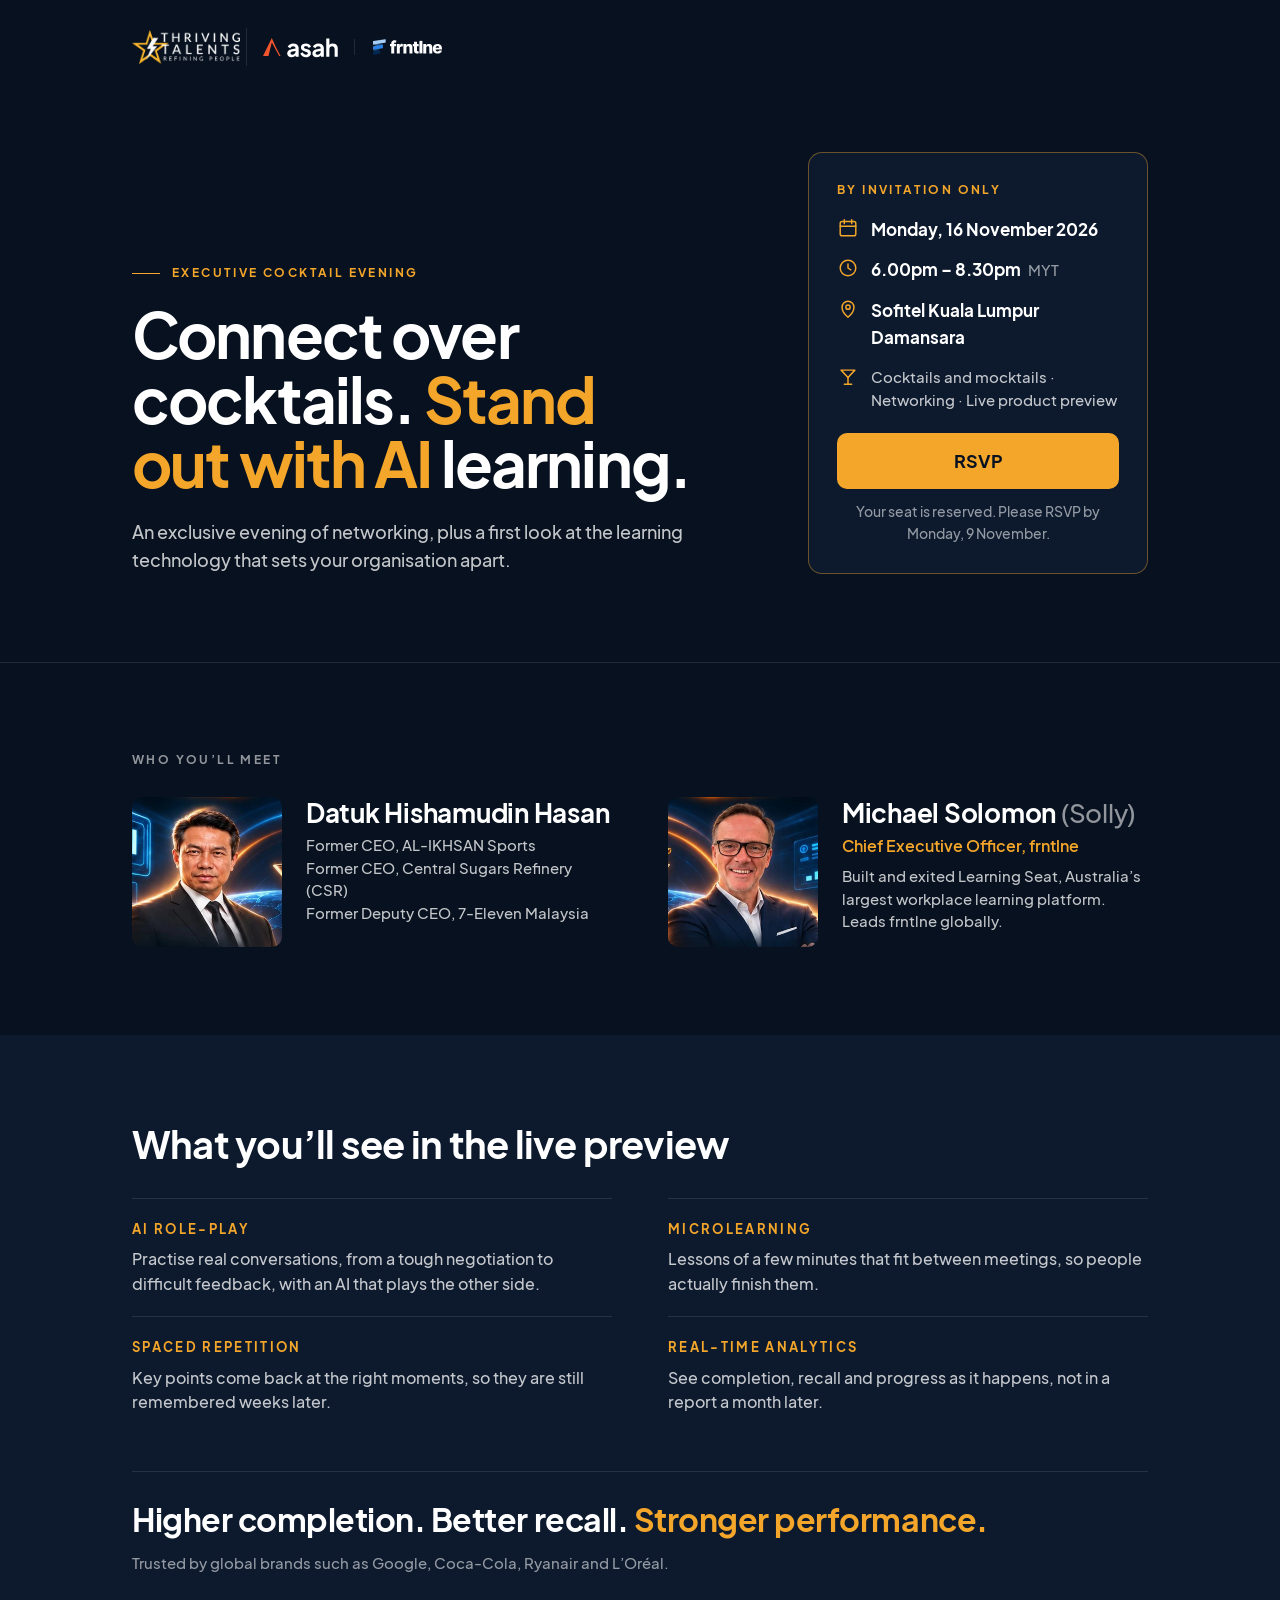
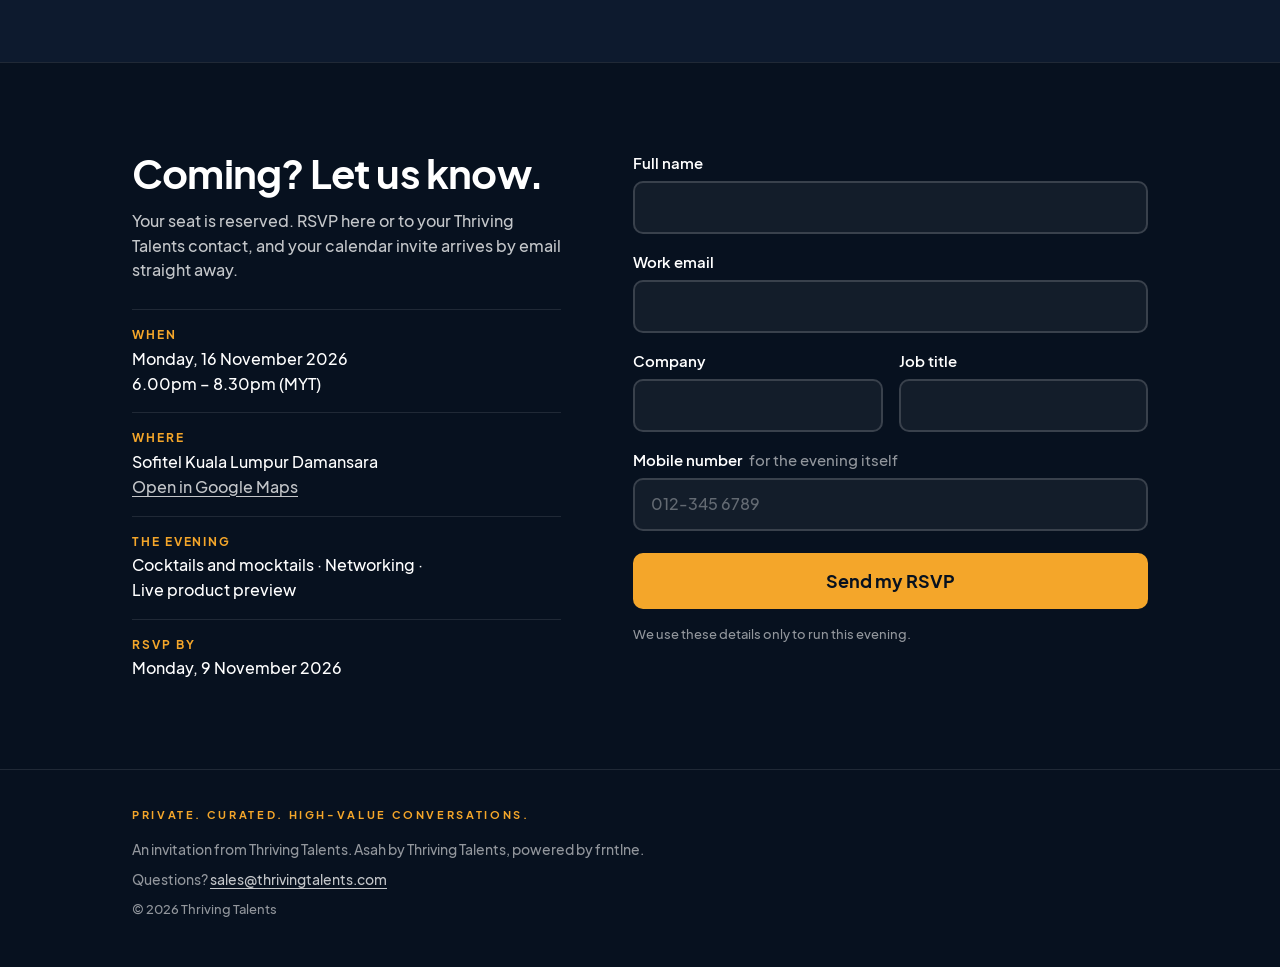
==== commit 88f01993: "Crop both evening speakers from the poster so they match Datuk Hishamudin's photo was his white-back" ====
--- a/executive-evening-2026/index.html
+++ b/executive-evening-2026/index.html
@@ -82,14 +82,14 @@
     <h2 class="ev-kicker" id="ev-speakers-h">Who you’ll meet</h2>
     <div class="ev-pair">
       <article class="ev-person ev-person-duo">
-        <img src="/assets/executive-evening-2026/hishamudin.jpg" alt="Datuk Hishamudin Hasan" width="560" height="560" loading="lazy">
+        <img src="/assets/executive-evening-2026/hishamudin-poster.jpg" alt="Datuk Hishamudin Hasan" width="560" height="560" loading="lazy">
         <div>
           <h3>Datuk Hishamudin Hasan</h3>
           <p class="ev-bio">Former CEO, AL-IKHSAN Sports<br>Former CEO, Central Sugars Refinery (CSR)<br>Former Deputy CEO, 7-Eleven Malaysia</p>
         </div>
       </article>
       <article class="ev-person ev-person-duo">
-        <img src="/assets/executive-evening-2026/solly.jpg" alt="Michael Solomon" width="560" height="560" loading="lazy">
+        <img src="/assets/executive-evening-2026/solly-poster.jpg" alt="Michael Solomon" width="560" height="560" loading="lazy">
         <div>
           <h3>Michael Solomon <span class="ev-aka">(Solly)</span></h3>
           <p class="ev-role-line">Chief Executive Officer, frntlne</p>
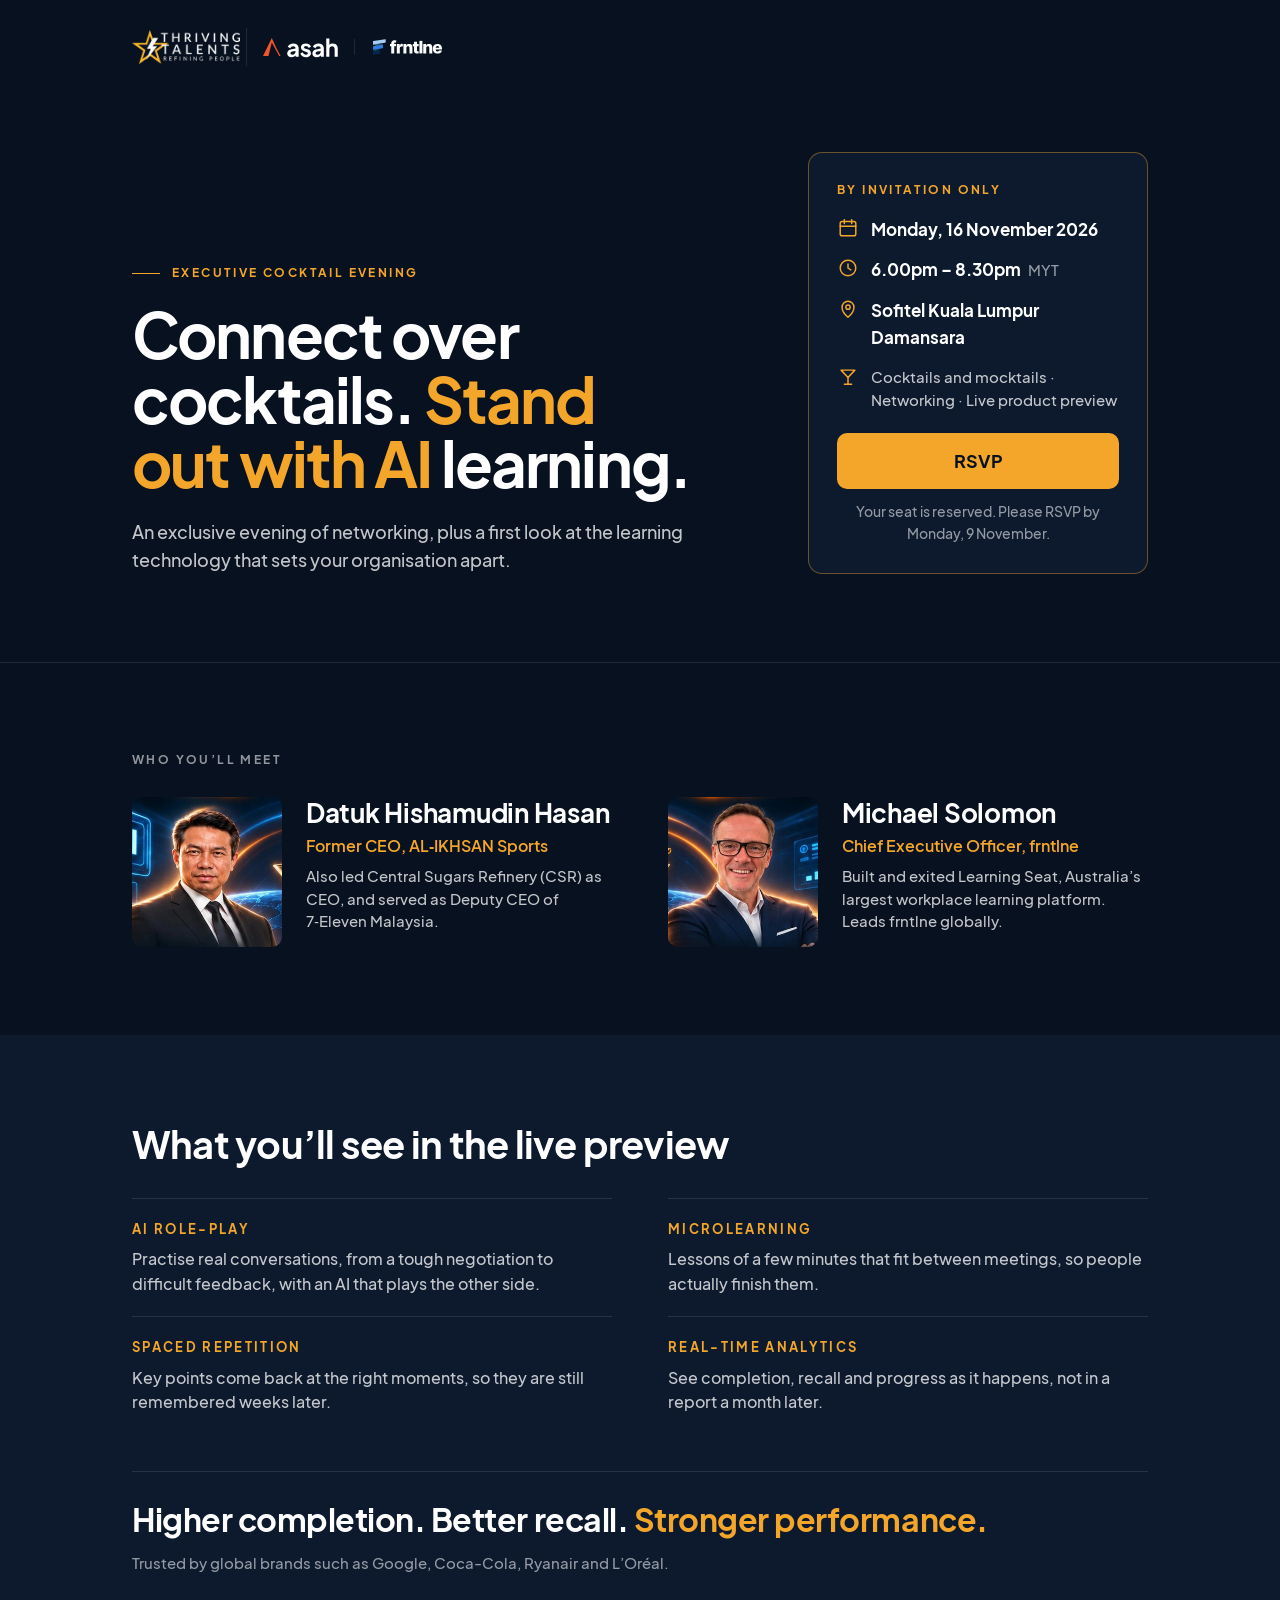
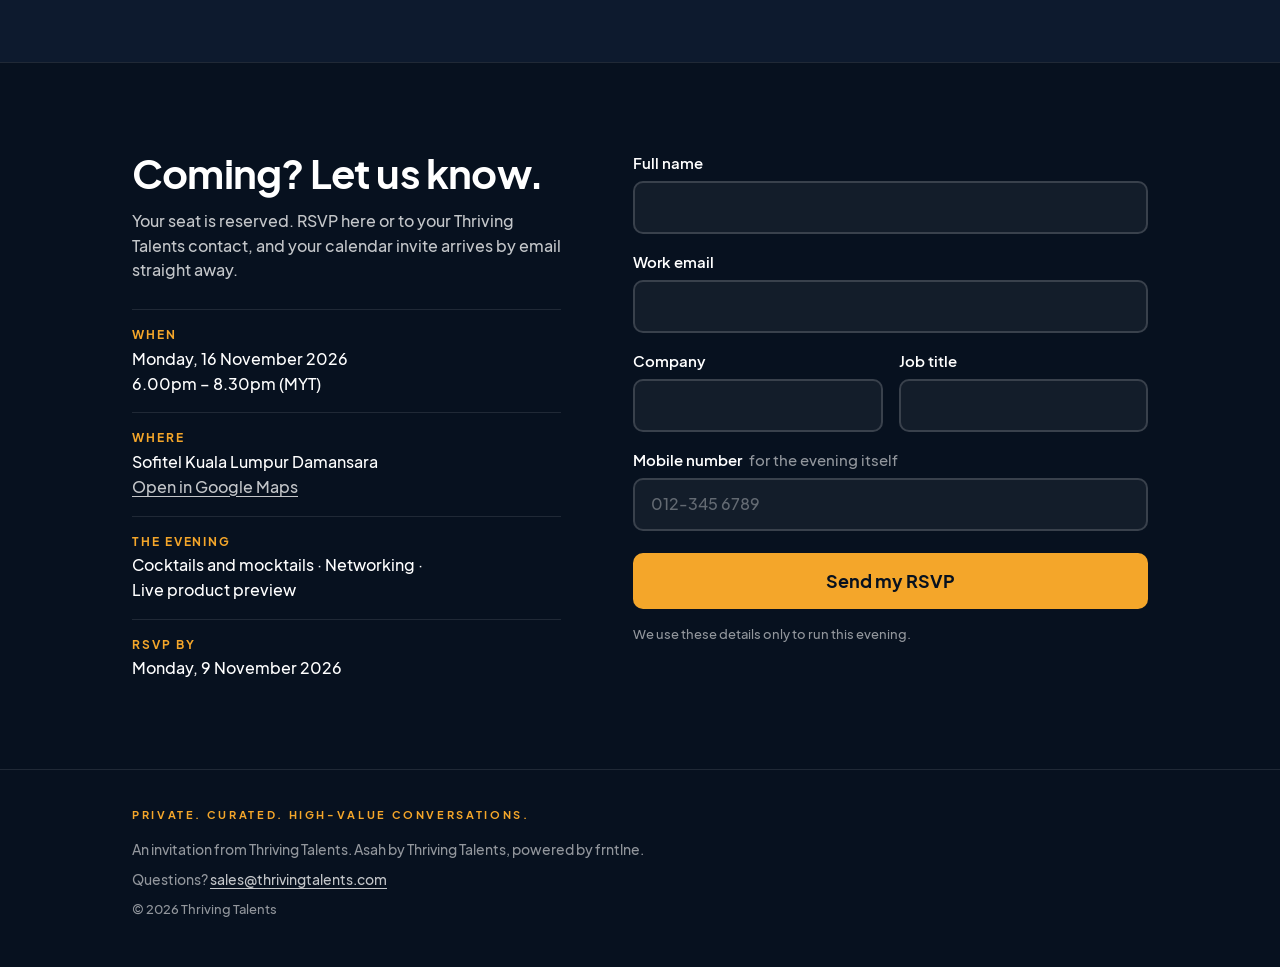
==== commit a623f0ee: "Match the evening speaker cards and drop "(Solly)" Datuk Hishamudin's card now has the same shape as" ====
--- a/executive-evening-2026/index.html
+++ b/executive-evening-2026/index.html
@@ -85,13 +85,14 @@
         <img src="/assets/executive-evening-2026/hishamudin-poster.jpg" alt="Datuk Hishamudin Hasan" width="560" height="560" loading="lazy">
         <div>
           <h3>Datuk Hishamudin Hasan</h3>
-          <p class="ev-bio">Former CEO, AL-IKHSAN Sports<br>Former CEO, Central Sugars Refinery (CSR)<br>Former Deputy CEO, 7-Eleven Malaysia</p>
+          <p class="ev-role-line">Former CEO, AL‑IKHSAN Sports</p>
+          <p class="ev-bio">Also led Central Sugars Refinery (CSR) as CEO, and served as Deputy CEO of 7‑Eleven Malaysia.</p>
         </div>
       </article>
       <article class="ev-person ev-person-duo">
         <img src="/assets/executive-evening-2026/solly-poster.jpg" alt="Michael Solomon" width="560" height="560" loading="lazy">
         <div>
-          <h3>Michael Solomon <span class="ev-aka">(Solly)</span></h3>
+          <h3>Michael Solomon</h3>
           <p class="ev-role-line">Chief Executive Officer, frntlne</p>
           <p class="ev-bio">Built and exited Learning Seat, Australia’s largest workplace learning platform. Leads frntlne globally.</p>
         </div>
--- a/event.css
+++ b/event.css
@@ -137,7 +137,6 @@
 .ev-person.ev-person-duo { grid-template-columns: 1fr; align-items: start; gap: 20px; }
 .ev-person.ev-person-duo img { width: 100%; max-width: 240px; height: auto; aspect-ratio: 1; }
 .ev-person-duo h3 { font-size: clamp(22px, 5.6vw, 26px); }
-.ev-aka { font-weight: 500; color: var(--ev-ink-3); }
 .ev-role-line { margin-top: 6px; font-weight: 600; color: var(--ev-accent); }
 .ev-fact-plain { color: var(--ev-ink-2) !important; }
 .ev-nb { white-space: nowrap; }
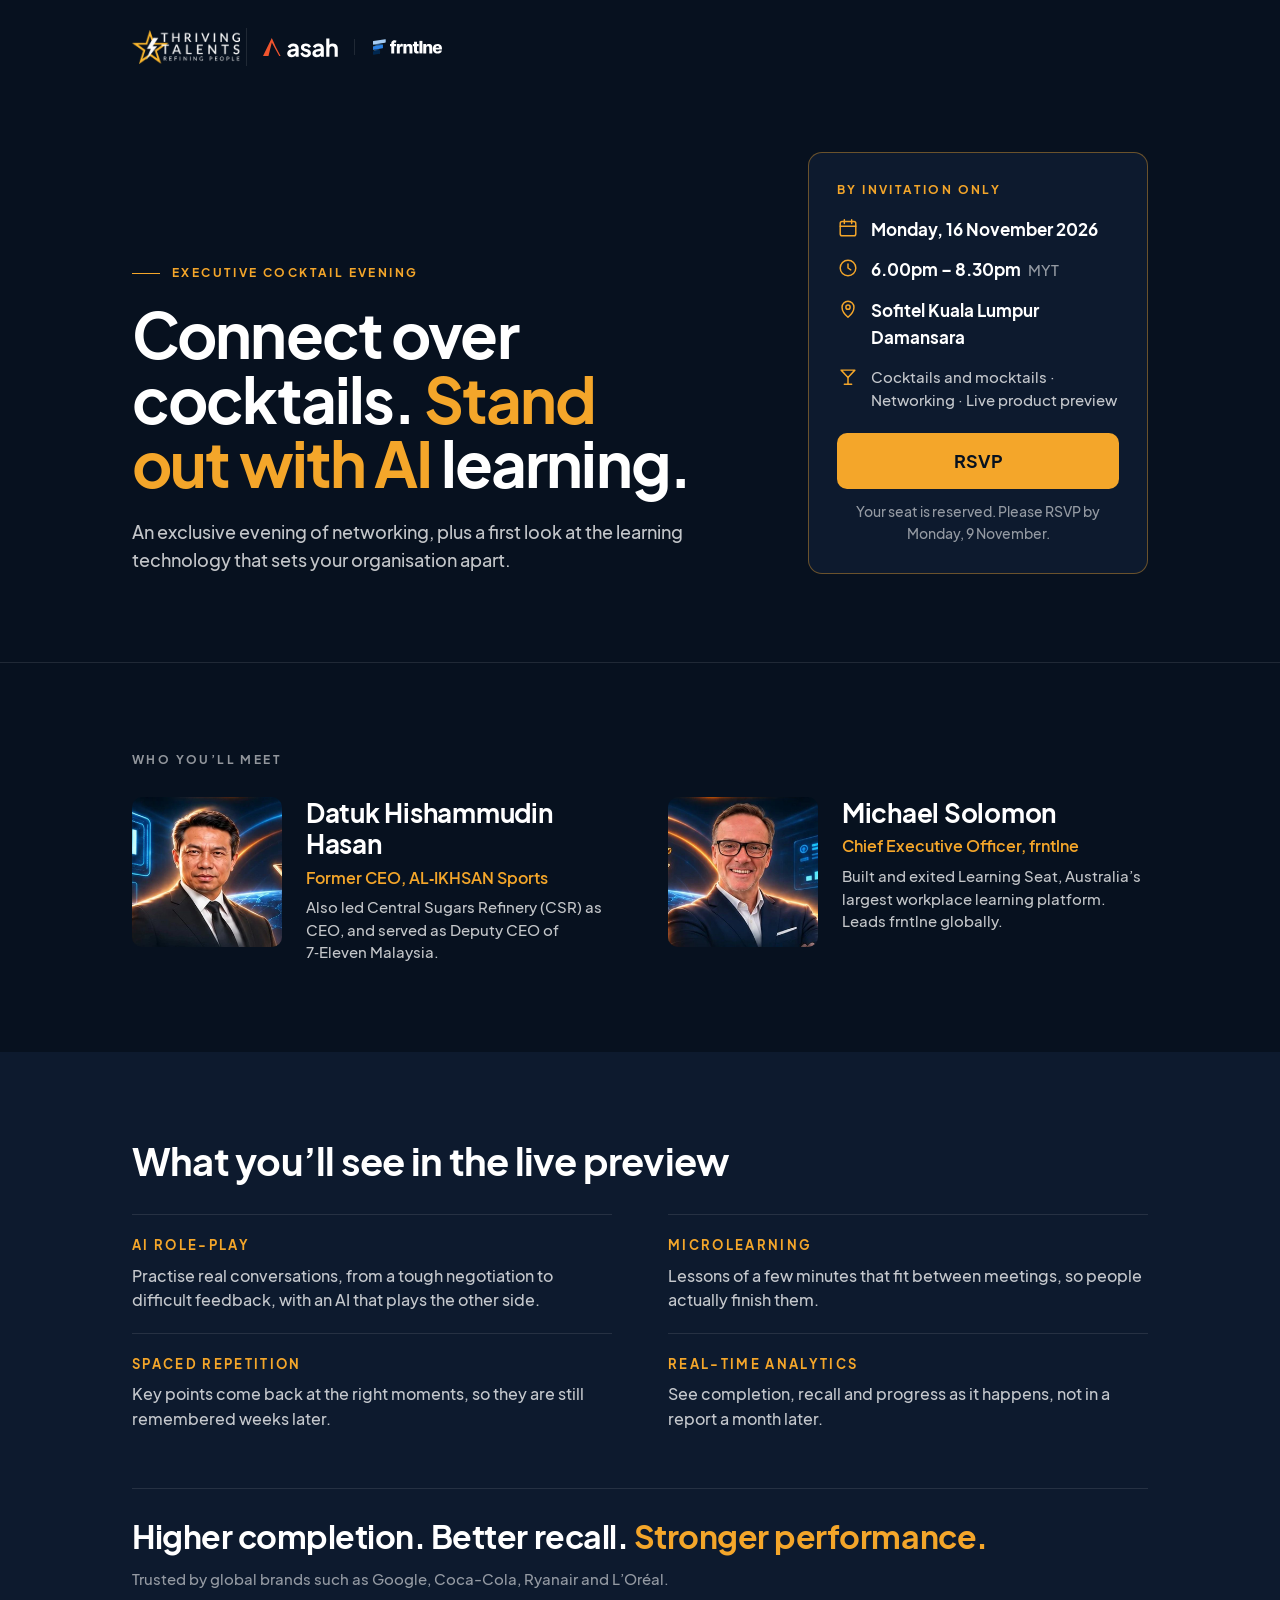
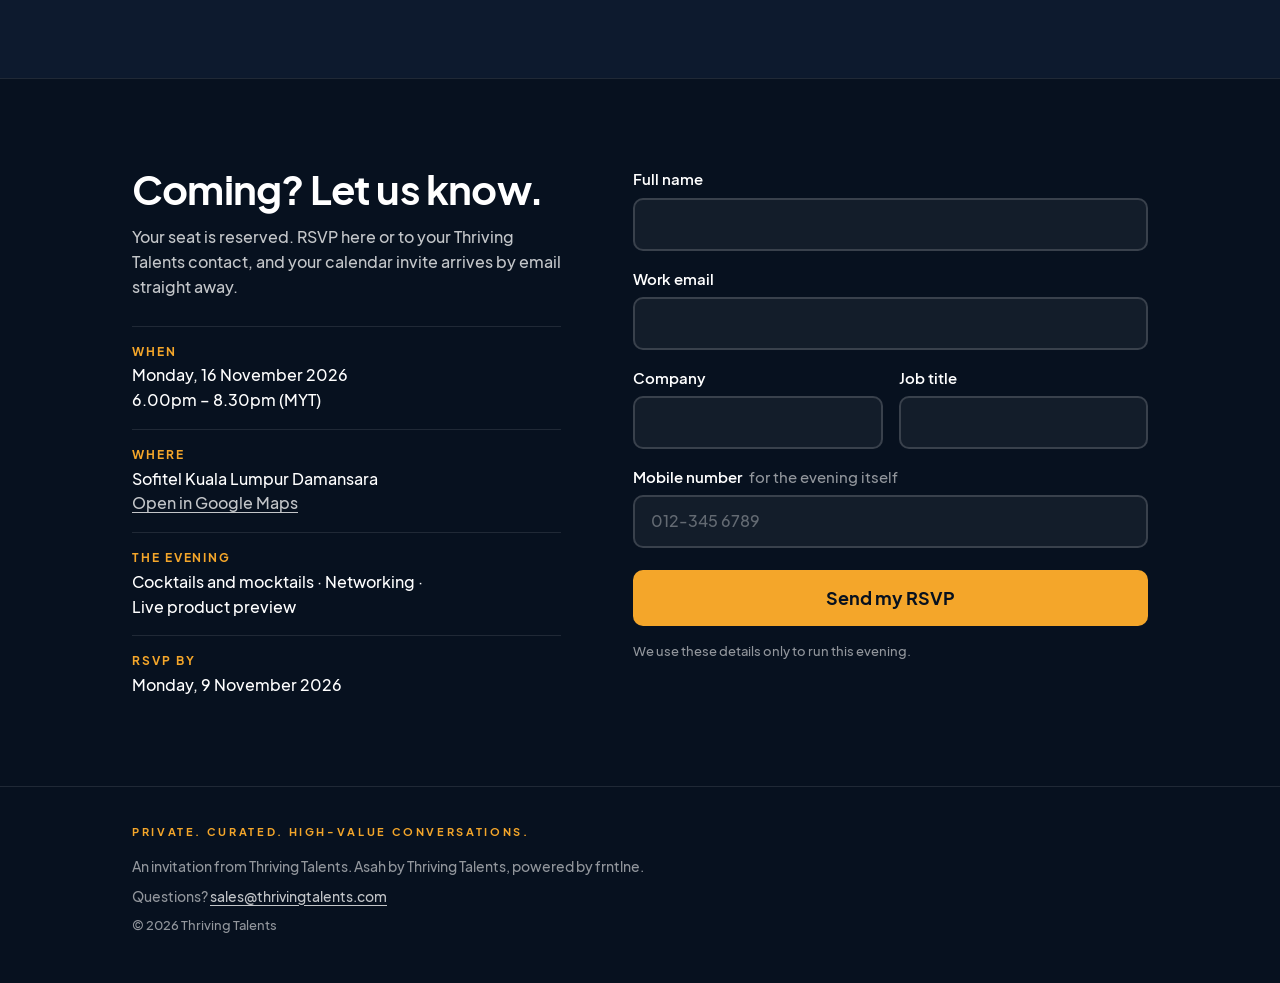
==== commit 82d00a8b: "Spell Datuk's name "Hishammudin" on both event pages Every instance on the Future CHRO and Executive" ====
--- a/executive-evening-2026/index.html
+++ b/executive-evening-2026/index.html
@@ -4,7 +4,7 @@
   <meta charset="utf-8">
   <meta name="viewport" content="width=device-width, initial-scale=1">
   <title>Executive Cocktail Evening · 16 Nov 2026</title>
-  <meta name="description" content="An invitation-only evening of networking and a live first look at Asah, the AI learning platform. With Datuk Hishamudin Hasan and Michael Solomon, CEO of frntlne. Monday 16 November 2026, Sofitel Kuala Lumpur Damansara.">
+  <meta name="description" content="An invitation-only evening of networking and a live first look at Asah, the AI learning platform. With Datuk Hishammudin Hasan and Michael Solomon, CEO of frntlne. Monday 16 November 2026, Sofitel Kuala Lumpur Damansara.">
   <!-- Invitation-only: shareable by link, kept out of search results. -->
   <meta name="robots" content="noindex">
   <meta name="theme-color" content="#07111F">
@@ -16,9 +16,9 @@
   <meta property="og:type" content="website">
   <meta property="og:site_name" content="Thriving Talents">
   <meta property="og:title" content="Connect over cocktails. Stand out with AI learning.">
-  <meta property="og:description" content="An invitation-only evening with Datuk Hishamudin Hasan and Michael Solomon, CEO of frntlne. Monday 16 November 2026, Sofitel Kuala Lumpur Damansara.">
+  <meta property="og:description" content="An invitation-only evening with Datuk Hishammudin Hasan and Michael Solomon, CEO of frntlne. Monday 16 November 2026, Sofitel Kuala Lumpur Damansara.">
   <meta property="og:url" content="https://asah.thrivingtalents.com/executive-evening-2026">
-  <meta property="og:image" content="https://asah.thrivingtalents.com/assets/executive-evening-2026/og.jpg">
+  <meta property="og:image" content="https://asah.thrivingtalents.com/assets/executive-evening-2026/og-v2.jpg">
   <meta name="twitter:card" content="summary_large_image">
   <!-- Every path here is absolute: with cleanUrls and no trailing slash a
        relative path would resolve against / and 404. -->
@@ -82,9 +82,9 @@
     <h2 class="ev-kicker" id="ev-speakers-h">Who you’ll meet</h2>
     <div class="ev-pair">
       <article class="ev-person ev-person-duo">
-        <img src="/assets/executive-evening-2026/hishamudin-poster.jpg" alt="Datuk Hishamudin Hasan" width="560" height="560" loading="lazy">
+        <img src="/assets/executive-evening-2026/hishamudin-poster.jpg" alt="Datuk Hishammudin Hasan" width="560" height="560" loading="lazy">
         <div>
-          <h3>Datuk Hishamudin Hasan</h3>
+          <h3>Datuk Hishammudin Hasan</h3>
           <p class="ev-role-line">Former CEO, AL‑IKHSAN Sports</p>
           <p class="ev-bio">Also led Central Sugars Refinery (CSR) as CEO, and served as Deputy CEO of 7‑Eleven Malaysia.</p>
         </div>
